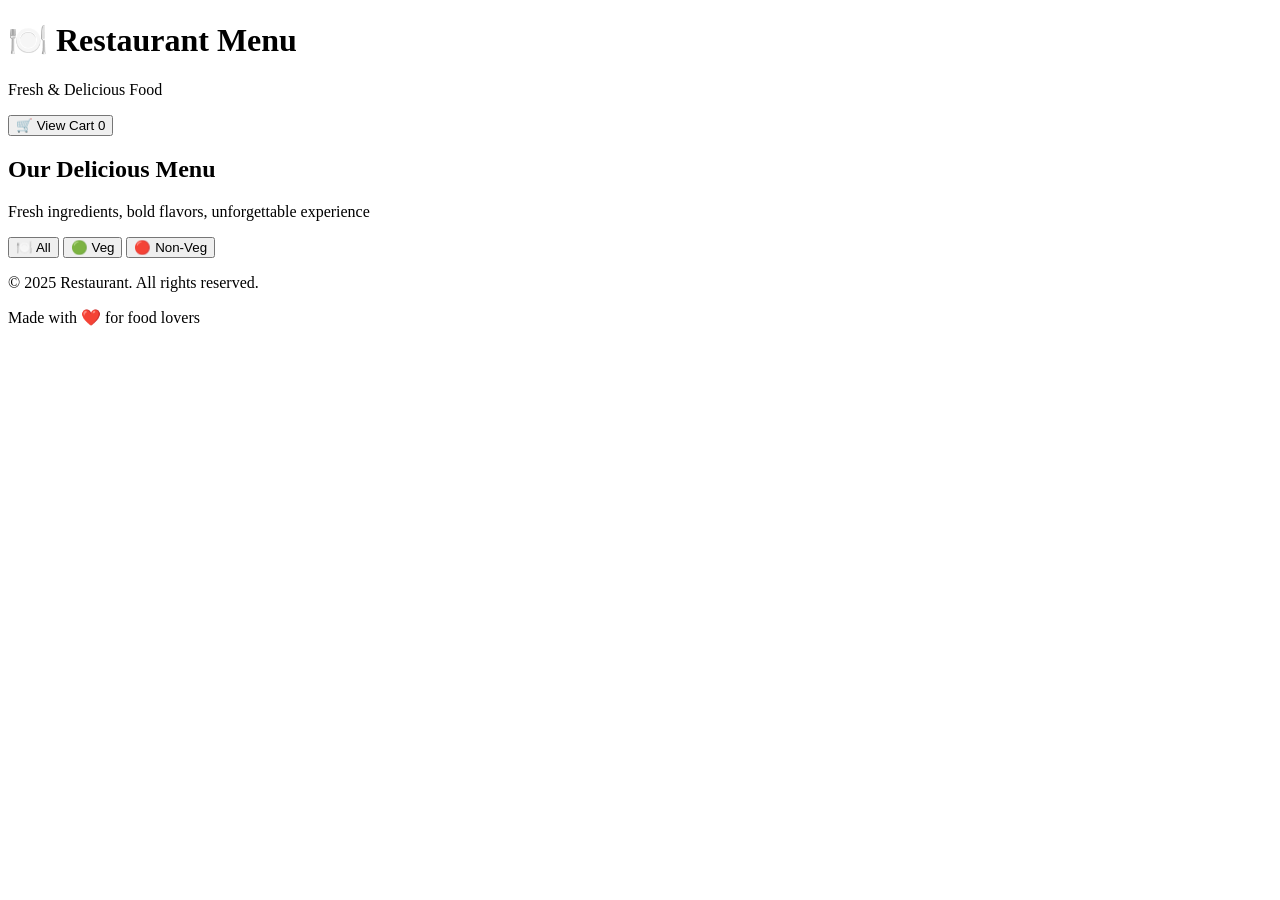
==== index.html @ 759c93c8 "Initial commit - Smart Restaurant Customer Website Uploaded customer website files for Smart Restaur" ====
﻿<!DOCTYPE html>
<html lang="en">
<head>
    <meta charset="UTF-8">
    <meta name="viewport" content="width=device-width, initial-scale=1.0">
    <title>Customer Menu - Spice Fusion</title>
    <link rel="stylesheet" href="css/customer-menu.css">
</head>
<body>
<div id="menuPage">
    <header>
        <div class="header-content">
            <div class="logo">
                <h1>🍽️ Restaurant Menu</h1>
                <p>Fresh & Delicious Food</p>
            </div>
            <button class="cart-button" onclick="goToCheckout()">
                🛒 View Cart
                <span class="cart-count" id="cartCount">0</span>
            </button>
        </div>
    </header>

    <main>
        <div class="hero">
            <h2>Our Delicious Menu</h2>
            <p>Fresh ingredients, bold flavors, unforgettable experience</p>
        </div>

        <div class="filter-section">
            <button class="filter-btn active" onclick="filterMenuGlobal('all')">🍽️ All</button>
            <button class="filter-btn" onclick="filterMenuGlobal('veg')">🟢 Veg</button>
            <button class="filter-btn" onclick="filterMenuGlobal('nonveg')">🔴 Non-Veg</button>
        </div>

        <div id="menuContainer"></div>
    </main>

    <footer>
        <p>&copy; 2025 Restaurant. All rights reserved.</p>
        <p>Made with ❤️ for food lovers</p>
    </footer>

    <div class="toast" id="toast"></div>
</div>

<div id="checkoutPage" style="display:none;">
    <header>
        <div class="header-content">
            <div class="logo">
                <h1>🍽️ Checkout</h1>
                <p>Complete your order</p>
            </div>
            <a onclick="goBackToMenu()" class="back-button">← Back to Menu</a>
        </div>
    </header>

    <main>
        <h1 class="checkout-title">Your Cart</h1>
        <div class="checkout-container">
            <div class="cart-section">
                <h2 class="section-title">Cart Items</h2>
                <div id="cartItems"></div>
            </div>

            <div class="summary-section">
                <h2 class="section-title">Order Summary</h2>
                <div class="summary-row">
                    <span>Subtotal:</span>
                    <span id="subtotal">₹0</span>
                </div>
                <div class="summary-row">
                    <span>Tax (5%):</span>
                    <span id="tax">₹0</span>
                </div>
                <div class="summary-row total">
                    <span>Total:</span>
                    <span class="amount" id="total">₹0</span>
                </div>

                <div class="table-number-section">
                    <h3 class="section-title">Table Information</h3>
                    <div class="input-group">
                        <label class="input-label" for="tableNumber">Enter Your Table Number</label>
                        <input 
                            type="number" 
                            id="tableNumber" 
                            class="table-input" 
                            placeholder="e.g., 5"
                            min="1"
                            max="10"
                        >
                    </div>
                </div>

                <button class="confirm-btn" id="confirmOrderBtn" onclick="confirmOrder()">Place Order</button>
            </div>
        </div>
    </main>

    <footer>
        <p>&copy; 2025 Restaurant. All rights reserved.</p>
    </footer>

    <div class="modal" id="successModal">
        <div class="modal-content">
            <div class="success-icon">✅</div>
            <h2>Order Confirmed!</h2>
            <p>Thank you for your order!<br>Your delicious food will be ready soon.</p>
            <button class="modal-btn" onclick="goBackToMenuFromModal()">Order More</button>
        </div>
    </div>
</div>

    <script src="js/default-menu-dataset.js"></script>
    <script src="js/customer-menu.js"></script>
</body>
</html>
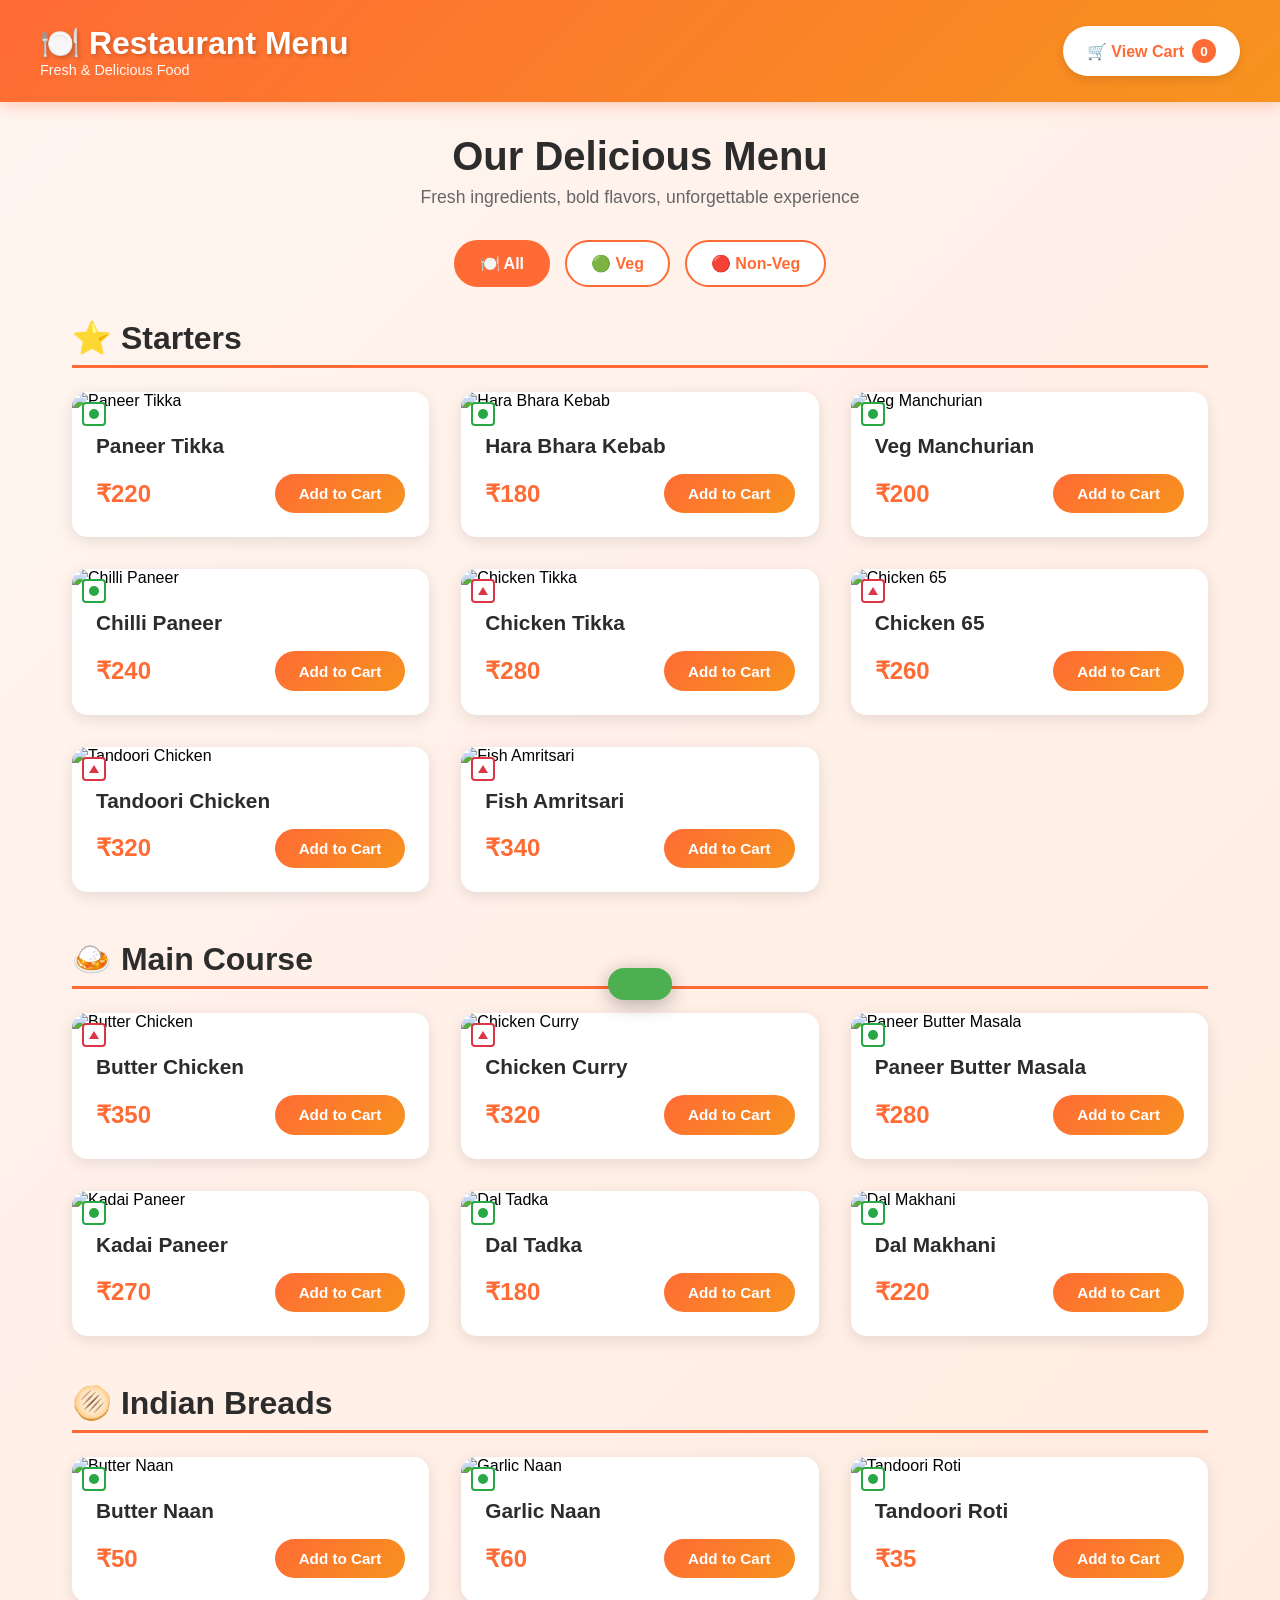
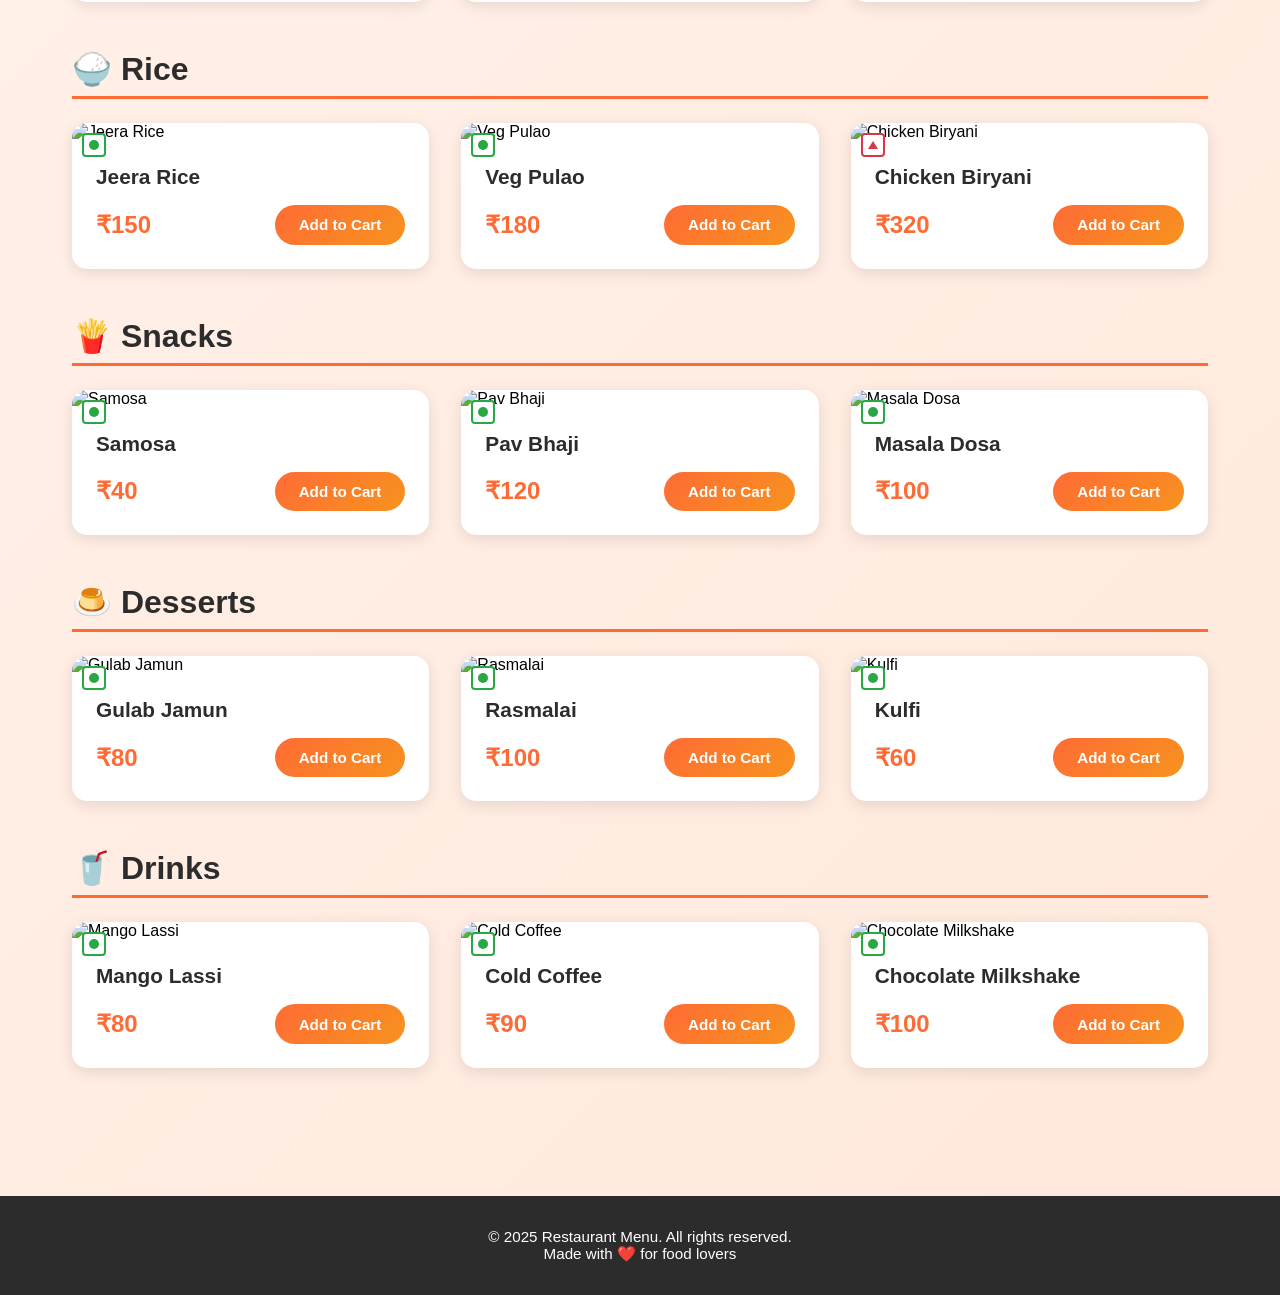
==== commit a1f8dc2e: "Update stylesheet and script paths in index.html" ====
--- a/index.html
+++ b/index.html
@@ -1,118 +1,119 @@
-﻿<!DOCTYPE html>
-<html lang="en">
-<head>
-    <meta charset="UTF-8">
-    <meta name="viewport" content="width=device-width, initial-scale=1.0">
-    <title>Customer Menu - Spice Fusion</title>
-    <link rel="stylesheet" href="css/customer-menu.css">
-</head>
-<body>
-<div id="menuPage">
-    <header>
-        <div class="header-content">
-            <div class="logo">
-                <h1>🍽️ Restaurant Menu</h1>
-                <p>Fresh & Delicious Food</p>
-            </div>
-            <button class="cart-button" onclick="goToCheckout()">
-                🛒 View Cart
-                <span class="cart-count" id="cartCount">0</span>
-            </button>
-        </div>
-    </header>
-
-    <main>
-        <div class="hero">
-            <h2>Our Delicious Menu</h2>
-            <p>Fresh ingredients, bold flavors, unforgettable experience</p>
-        </div>
-
-        <div class="filter-section">
-            <button class="filter-btn active" onclick="filterMenuGlobal('all')">🍽️ All</button>
-            <button class="filter-btn" onclick="filterMenuGlobal('veg')">🟢 Veg</button>
-            <button class="filter-btn" onclick="filterMenuGlobal('nonveg')">🔴 Non-Veg</button>
-        </div>
-
-        <div id="menuContainer"></div>
-    </main>
-
-    <footer>
-        <p>&copy; 2025 Restaurant. All rights reserved.</p>
-        <p>Made with ❤️ for food lovers</p>
-    </footer>
-
-    <div class="toast" id="toast"></div>
-</div>
-
-<div id="checkoutPage" style="display:none;">
-    <header>
-        <div class="header-content">
-            <div class="logo">
-                <h1>🍽️ Checkout</h1>
-                <p>Complete your order</p>
-            </div>
-            <a onclick="goBackToMenu()" class="back-button">← Back to Menu</a>
-        </div>
-    </header>
-
-    <main>
-        <h1 class="checkout-title">Your Cart</h1>
-        <div class="checkout-container">
-            <div class="cart-section">
-                <h2 class="section-title">Cart Items</h2>
-                <div id="cartItems"></div>
-            </div>
-
-            <div class="summary-section">
-                <h2 class="section-title">Order Summary</h2>
-                <div class="summary-row">
-                    <span>Subtotal:</span>
-                    <span id="subtotal">₹0</span>
-                </div>
-                <div class="summary-row">
-                    <span>Tax (5%):</span>
-                    <span id="tax">₹0</span>
-                </div>
-                <div class="summary-row total">
-                    <span>Total:</span>
-                    <span class="amount" id="total">₹0</span>
-                </div>
-
-                <div class="table-number-section">
-                    <h3 class="section-title">Table Information</h3>
-                    <div class="input-group">
-                        <label class="input-label" for="tableNumber">Enter Your Table Number</label>
-                        <input 
-                            type="number" 
-                            id="tableNumber" 
-                            class="table-input" 
-                            placeholder="e.g., 5"
-                            min="1"
-                            max="10"
-                        >
-                    </div>
-                </div>
-
-                <button class="confirm-btn" id="confirmOrderBtn" onclick="confirmOrder()">Place Order</button>
-            </div>
-        </div>
-    </main>
-
-    <footer>
-        <p>&copy; 2025 Restaurant. All rights reserved.</p>
-    </footer>
-
-    <div class="modal" id="successModal">
-        <div class="modal-content">
-            <div class="success-icon">✅</div>
-            <h2>Order Confirmed!</h2>
-            <p>Thank you for your order!<br>Your delicious food will be ready soon.</p>
-            <button class="modal-btn" onclick="goBackToMenuFromModal()">Order More</button>
-        </div>
-    </div>
-</div>
-
-    <script src="js/default-menu-dataset.js"></script>
-    <script src="js/customer-menu.js"></script>
-</body>
+﻿<!DOCTYPE html>
+<html lang="en">
+<head>
+    <meta charset="UTF-8">
+    <meta name="viewport" content="width=device-width, initial-scale=1.0">
+    <title>Customer Menu - Spice Fusion</title>
+    <link rel="stylesheet" href="customer-menu.css">
+</head>
+<body>
+<div id="menuPage">
+    <header>
+        <div class="header-content">
+            <div class="logo">
+                <h1>🍽️ Restaurant Menu</h1>
+                <p>Fresh & Delicious Food</p>
+            </div>
+            <button class="cart-button" onclick="goToCheckout()">
+                🛒 View Cart
+                <span class="cart-count" id="cartCount">0</span>
+            </button>
+        </div>
+    </header>
+
+    <main>
+        <div class="hero">
+            <h2>Our Delicious Menu</h2>
+            <p>Fresh ingredients, bold flavors, unforgettable experience</p>
+        </div>
+
+        <div class="filter-section">
+            <button class="filter-btn active" onclick="filterMenuGlobal('all')">🍽️ All</button>
+            <button class="filter-btn" onclick="filterMenuGlobal('veg')">🟢 Veg</button>
+            <button class="filter-btn" onclick="filterMenuGlobal('nonveg')">🔴 Non-Veg</button>
+        </div>
+
+        <div id="menuContainer"></div>
+    </main>
+
+    <footer>
+        <p>&copy; 2025 Restaurant. All rights reserved.</p>
+        <p>Made with ❤️ for food lovers</p>
+    </footer>
+
+    <div class="toast" id="toast"></div>
+</div>
+
+<div id="checkoutPage" style="display:none;">
+    <header>
+        <div class="header-content">
+            <div class="logo">
+                <h1>🍽️ Checkout</h1>
+                <p>Complete your order</p>
+            </div>
+            <a onclick="goBackToMenu()" class="back-button">← Back to Menu</a>
+        </div>
+    </header>
+
+    <main>
+        <h1 class="checkout-title">Your Cart</h1>
+        <div class="checkout-container">
+            <div class="cart-section">
+                <h2 class="section-title">Cart Items</h2>
+                <div id="cartItems"></div>
+            </div>
+
+            <div class="summary-section">
+                <h2 class="section-title">Order Summary</h2>
+                <div class="summary-row">
+                    <span>Subtotal:</span>
+                    <span id="subtotal">₹0</span>
+                </div>
+                <div class="summary-row">
+                    <span>Tax (5%):</span>
+                    <span id="tax">₹0</span>
+                </div>
+                <div class="summary-row total">
+                    <span>Total:</span>
+                    <span class="amount" id="total">₹0</span>
+                </div>
+
+                <div class="table-number-section">
+                    <h3 class="section-title">Table Information</h3>
+                    <div class="input-group">
+                        <label class="input-label" for="tableNumber">Enter Your Table Number</label>
+                        <input 
+                            type="number" 
+                            id="tableNumber" 
+                            class="table-input" 
+                            placeholder="e.g., 5"
+                            min="1"
+                            max="10"
+                        >
+                    </div>
+                </div>
+
+                <button class="confirm-btn" id="confirmOrderBtn" onclick="confirmOrder()">Place Order</button>
+            </div>
+        </div>
+    </main>
+
+    <footer>
+        <p>&copy; 2025 Restaurant. All rights reserved.</p>
+    </footer>
+
+    <div class="modal" id="successModal">
+        <div class="modal-content">
+            <div class="success-icon">✅</div>
+            <h2>Order Confirmed!</h2>
+            <p>Thank you for your order!<br>Your delicious food will be ready soon.</p>
+            <button class="modal-btn" onclick="goBackToMenuFromModal()">Order More</button>
+        </div>
+    </div>
+</div>
+
+    <script src="default-menu-dataset.js"></script>
+    <script src="customer-menu.js"></script>
+</body>
 </html>
+
--- a/customer-menu.css
+++ b/customer-menu.css
@@ -0,0 +1,687 @@
+﻿        * {
+            margin: 0;
+            padding: 0;
+            box-sizing: border-box;
+        }
+
+        body {
+            font-family: 'Poppins', sans-serif;
+            background: linear-gradient(135deg, #fff5f0 0%, #ffe8db 100%);
+            min-height: 100vh;
+        }
+
+        header {
+            background: linear-gradient(135deg, #ff6b35 0%, #f7931e 100%);
+            color: white;
+            padding: 1.5rem 2rem;
+            box-shadow: 0 4px 15px rgba(255, 107, 53, 0.3);
+            position: sticky;
+            top: 0;
+            z-index: 100;
+        }
+
+        .header-content {
+            max-width: 1200px;
+            margin: 0 auto;
+            display: flex;
+            justify-content: space-between;
+            align-items: center;
+            flex-wrap: wrap;
+            gap: 1rem;
+        }
+
+        .logo h1 {
+            font-size: 2rem;
+            font-weight: 700;
+            text-shadow: 2px 2px 4px rgba(0, 0, 0, 0.2);
+        }
+
+        .logo p {
+            font-size: 0.9rem;
+            opacity: 0.95;
+            font-weight: 300;
+        }
+
+        .cart-button {
+            background: white;
+            color: #ff6b35;
+            border: none;
+            padding: 0.8rem 1.5rem;
+            border-radius: 30px;
+            font-size: 1rem;
+            font-weight: 600;
+            cursor: pointer;
+            display: flex;
+            align-items: center;
+            gap: 0.5rem;
+            transition: all 0.3s ease;
+            box-shadow: 0 4px 10px rgba(0, 0, 0, 0.1);
+        }
+
+        .cart-button:hover {
+            transform: translateY(-2px);
+            box-shadow: 0 6px 20px rgba(0, 0, 0, 0.15);
+            background: #fff5f0;
+        }
+
+        .cart-count {
+            background: #ff6b35;
+            color: white;
+            border-radius: 50%;
+            width: 24px;
+            height: 24px;
+            display: flex;
+            align-items: center;
+            justify-content: center;
+            font-size: 0.85rem;
+            font-weight: 700;
+        }
+
+        .back-button {
+            background: white;
+            color: #ff6b35;
+            border: none;
+            padding: 0.8rem 1.5rem;
+            border-radius: 30px;
+            font-size: 1rem;
+            font-weight: 600;
+            cursor: pointer;
+            transition: all 0.3s ease;
+            text-decoration: none;
+            display: inline-block;
+        }
+
+        .back-button:hover {
+            transform: translateY(-2px);
+            background: #fff5f0;
+        }
+
+        main {
+            max-width: 1200px;
+            margin: 0 auto;
+            padding: 2rem;
+        }
+
+        .hero {
+            text-align: center;
+            margin-bottom: 2rem;
+        }
+
+        .hero h2 {
+            font-size: 2.5rem;
+            color: #2c2c2c;
+            margin-bottom: 0.5rem;
+        }
+
+        .hero p {
+            color: #666;
+            font-size: 1.1rem;
+        }
+
+        .filter-section {
+            display: flex;
+            justify-content: center;
+            gap: 15px;
+            margin-bottom: 2rem;
+            flex-wrap: wrap;
+        }
+
+        .filter-btn {
+            padding: 12px 24px;
+            border: 2px solid #ff6b35;
+            background: white;
+            color: #ff6b35;
+            border-radius: 25px;
+            font-size: 1rem;
+            font-weight: 600;
+            cursor: pointer;
+            transition: all 0.3s ease;
+        }
+
+        .filter-btn:hover {
+            background: #ff6b35;
+            color: white;
+            transform: translateY(-2px);
+        }
+
+        .filter-btn.active {
+            background: #ff6b35;
+            color: white;
+        }
+
+        .category-section {
+            margin-bottom: 3rem;
+        }
+
+        .category-header {
+            font-size: 2rem;
+            color: #2c2c2c;
+            margin-bottom: 1.5rem;
+            padding-bottom: 0.5rem;
+            border-bottom: 3px solid #ff6b35;
+            display: flex;
+            align-items: center;
+            gap: 10px;
+        }
+
+        .menu-grid {
+            display: grid;
+            grid-template-columns: repeat(auto-fill, minmax(280px, 1fr));
+            gap: 2rem;
+            margin-bottom: 2rem;
+        }
+
+        .menu-item {
+            background: white;
+            border-radius: 15px;
+            overflow: hidden;
+            box-shadow: 0 4px 15px rgba(0, 0, 0, 0.1);
+            transition: all 0.3s ease;
+            position: relative;
+        }
+
+        .menu-item:hover {
+            transform: translateY(-8px);
+            box-shadow: 0 8px 25px rgba(255, 107, 53, 0.2);
+        }
+
+        .menu-item.unavailable {
+            opacity: 0.6;
+        }
+
+        .menu-item.unavailable::after {
+            content: 'Currently Unavailable';
+            position: absolute;
+            top: 50%;
+            left: 50%;
+            transform: translate(-50%, -50%);
+            background: rgba(220, 53, 69, 0.95);
+            color: white;
+            padding: 10px 20px;
+            border-radius: 25px;
+            font-weight: 700;
+            font-size: 0.9rem;
+            z-index: 10;
+        }
+
+        .veg-indicator {
+            position: absolute;
+            top: 10px;
+            left: 10px;
+            width: 24px;
+            height: 24px;
+            border-radius: 4px;
+            border: 2px solid;
+            display: flex;
+            align-items: center;
+            justify-content: center;
+            background: white;
+            z-index: 5;
+        }
+
+        .veg-indicator.veg {
+            border-color: #28a745;
+        }
+
+        .veg-indicator.veg::after {
+            content: '';
+            width: 10px;
+            height: 10px;
+            border-radius: 50%;
+            background: #28a745;
+        }
+
+        .veg-indicator.nonveg {
+            border-color: #dc3545;
+        }
+
+        .veg-indicator.nonveg::after {
+            content: '';
+            width: 0;
+            height: 0;
+            border-left: 5px solid transparent;
+            border-right: 5px solid transparent;
+            border-bottom: 8px solid #dc3545;
+        }
+
+        .menu-item-image {
+            width: 100%;
+            height: 200px;
+            object-fit: cover;
+        }
+
+        .menu-item-content {
+            padding: 1.5rem;
+        }
+
+        .menu-item-name {
+            font-size: 1.3rem;
+            font-weight: 600;
+            color: #2c2c2c;
+            margin-bottom: 0.5rem;
+        }
+
+        .menu-item-description {
+            color: #666;
+            font-size: 0.9rem;
+            margin-bottom: 1rem;
+            line-height: 1.5;
+        }
+
+        .menu-item-footer {
+            display: flex;
+            justify-content: space-between;
+            align-items: center;
+        }
+
+        .menu-item-price {
+            font-size: 1.5rem;
+            font-weight: 700;
+            color: #ff6b35;
+        }
+
+        .add-to-cart-btn {
+            background: linear-gradient(135deg, #ff6b35 0%, #f7931e 100%);
+            color: white;
+            border: none;
+            padding: 0.7rem 1.5rem;
+            border-radius: 25px;
+            font-size: 0.95rem;
+            font-weight: 600;
+            cursor: pointer;
+            transition: all 0.3s ease;
+        }
+
+        .add-to-cart-btn:hover:not(:disabled) {
+            transform: scale(1.05);
+            box-shadow: 0 4px 15px rgba(255, 107, 53, 0.4);
+        }
+
+        .add-to-cart-btn:disabled {
+            background: #ccc;
+            cursor: not-allowed;
+        }
+
+        .checkout-title {
+            text-align: center;
+            font-size: 2.5rem;
+            color: #2c2c2c;
+            margin-bottom: 2rem;
+        }
+
+        .checkout-container {
+            display: grid;
+            grid-template-columns: 2fr 1fr;
+            gap: 2rem;
+        }
+
+        .cart-section, .summary-section {
+            background: white;
+            border-radius: 15px;
+            padding: 2rem;
+            box-shadow: 0 4px 15px rgba(0, 0, 0, 0.1);
+        }
+
+        .section-title {
+            font-size: 1.5rem;
+            color: #2c2c2c;
+            margin-bottom: 1.5rem;
+            padding-bottom: 0.8rem;
+            border-bottom: 2px solid #ff6b35;
+        }
+
+        .empty-cart {
+            text-align: center;
+            padding: 3rem 1rem;
+            color: #666;
+        }
+
+        .empty-cart-icon {
+            font-size: 4rem;
+            margin-bottom: 1rem;
+        }
+
+        .cart-item {
+            display: flex;
+            gap: 1.5rem;
+            padding: 1.5rem;
+            border-bottom: 1px solid #f0f0f0;
+        }
+
+        .cart-item:hover {
+            background: #fffaf7;
+        }
+
+        .cart-item:last-child {
+            border-bottom: none;
+        }
+
+        .cart-item-image {
+            width: 100px;
+            height: 100px;
+            object-fit: cover;
+            border-radius: 10px;
+            flex-shrink: 0;
+        }
+
+        .cart-item-details {
+            flex: 1;
+            min-width: 0;
+        }
+
+        .cart-item-name {
+            font-size: 1.2rem;
+            font-weight: 600;
+            color: #2c2c2c;
+            margin-bottom: 0.5rem;
+        }
+
+        .cart-item-price {
+            font-size: 1.1rem;
+            color: #ff6b35;
+            font-weight: 600;
+        }
+
+        .cart-item-controls {
+            display: flex;
+            align-items: center;
+            gap: 1rem;
+            margin-top: 1rem;
+            flex-wrap: wrap;
+        }
+
+        .quantity-control {
+            display: flex;
+            align-items: center;
+            gap: 0.8rem;
+            background: #f8f8f8;
+            padding: 0.5rem;
+            border-radius: 25px;
+        }
+
+        .quantity-btn {
+            background: #ff6b35;
+            color: white;
+            border: none;
+            width: 32px;
+            height: 32px;
+            border-radius: 50%;
+            font-size: 1.2rem;
+            cursor: pointer;
+            transition: all 0.3s ease;
+            flex-shrink: 0;
+        }
+
+        .quantity-btn:hover {
+            background: #f7931e;
+            transform: scale(1.1);
+        }
+
+        .quantity-display {
+            font-weight: 600;
+            min-width: 30px;
+            text-align: center;
+        }
+
+        .remove-btn {
+            background: #ff4444;
+            color: white;
+            border: none;
+            padding: 0.5rem 1rem;
+            border-radius: 20px;
+            font-size: 0.9rem;
+            cursor: pointer;
+            transition: all 0.3s ease;
+        }
+
+        .remove-btn:hover {
+            background: #cc0000;
+        }
+
+        .summary-section {
+            height: fit-content;
+            position: sticky;
+            top: 100px;
+        }
+
+        .summary-row {
+            display: flex;
+            justify-content: space-between;
+            margin-bottom: 1rem;
+            font-size: 1rem;
+            color: #666;
+        }
+
+        .summary-row.total {
+            font-size: 1.5rem;
+            font-weight: 700;
+            color: #2c2c2c;
+            padding-top: 1rem;
+            border-top: 2px solid #f0f0f0;
+            margin-top: 1rem;
+        }
+
+        .summary-row.total .amount {
+            color: #ff6b35;
+        }
+
+        .table-number-section {
+            margin-top: 2rem;
+        }
+
+        .input-group {
+            margin-top: 1rem;
+        }
+
+        .input-label {
+            display: block;
+            font-size: 1rem;
+            font-weight: 600;
+            color: #2c2c2c;
+            margin-bottom: 0.5rem;
+        }
+
+        .table-input {
+            width: 100%;
+            padding: 1rem;
+            border: 2px solid #e0e0e0;
+            border-radius: 10px;
+            font-size: 1rem;
+            font-family: 'Poppins', sans-serif;
+            transition: all 0.3s ease;
+        }
+
+        .table-input:focus {
+            outline: none;
+            border-color: #ff6b35;
+            box-shadow: 0 0 0 3px rgba(255, 107, 53, 0.1);
+        }
+
+        .table-input::placeholder {
+            color: #999;
+        }
+
+        .confirm-btn {
+            width: 100%;
+            background: linear-gradient(135deg, #ff6b35 0%, #f7931e 100%);
+            color: white;
+            border: none;
+            padding: 1.2rem;
+            border-radius: 30px;
+            font-size: 1.1rem;
+            font-weight: 700;
+            cursor: pointer;
+            margin-top: 1.5rem;
+            transition: all 0.3s ease;
+        }
+
+        .confirm-btn:hover:not(:disabled) {
+            transform: translateY(-2px);
+            box-shadow: 0 6px 25px rgba(255, 107, 53, 0.4);
+        }
+
+        .confirm-btn:disabled {
+            background: #ccc;
+            cursor: not-allowed;
+        }
+
+        .modal {
+            display: none;
+            position: fixed;
+            top: 0;
+            left: 0;
+            width: 100%;
+            height: 100%;
+            background: rgba(0, 0, 0, 0.7);
+            z-index: 1000;
+        }
+
+        .modal.show {
+            display: flex;
+            align-items: center;
+            justify-content: center;
+        }
+
+        .modal-content {
+            background: white;
+            padding: 3rem;
+            border-radius: 20px;
+            text-align: center;
+            max-width: 500px;
+            margin: 1rem;
+            box-shadow: 0 10px 40px rgba(0, 0, 0, 0.3);
+        }
+
+        .success-icon {
+            font-size: 5rem;
+            margin-bottom: 1rem;
+        }
+
+        .modal-content h2 {
+            font-size: 2rem;
+            color: #2c2c2c;
+            margin-bottom: 1rem;
+        }
+
+        .modal-content p {
+            color: #666;
+            font-size: 1.1rem;
+            margin-bottom: 2rem;
+        }
+
+        .modal-btn {
+            background: linear-gradient(135deg, #ff6b35 0%, #f7931e 100%);
+            color: white;
+            border: none;
+            padding: 1rem 2.5rem;
+            border-radius: 30px;
+            font-size: 1rem;
+            font-weight: 600;
+            cursor: pointer;
+        }
+
+        .modal-btn:hover {
+            transform: scale(1.05);
+        }
+
+        footer {
+            background: #2c2c2c;
+            color: white;
+            text-align: center;
+            padding: 2rem;
+            margin-top: 3rem;
+        }
+
+        footer p {
+            font-size: 0.95rem;
+        }
+
+        .toast {
+            position: fixed;
+            bottom: -100px;
+            left: 50%;
+            transform: translateX(-50%);
+            background: #4caf50;
+            color: white;
+            padding: 1rem 2rem;
+            border-radius: 50px;
+            box-shadow: 0 4px 20px rgba(0, 0, 0, 0.3);
+            transition: all 0.4s ease;
+            z-index: 1000;
+            font-weight: 500;
+            max-width: 90%;
+        }
+
+        .toast.show {
+            bottom: 30px;
+        }
+
+        .toast.notification {
+            background: #17a2b8;
+        }
+
+        @media (max-width: 768px) {
+            .header-content {
+                justify-content: center;
+                text-align: center;
+            }
+
+            .logo h1 {
+                font-size: 1.5rem;
+            }
+
+            .logo p {
+                font-size: 0.8rem;
+            }
+
+            .hero h2 {
+                font-size: 1.8rem;
+            }
+
+            .menu-grid {
+                grid-template-columns: 1fr;
+                gap: 1.5rem;
+            }
+
+            .checkout-title {
+                font-size: 1.8rem;
+            }
+
+            .checkout-container {
+                grid-template-columns: 1fr;
+                gap: 1.5rem;
+            }
+
+            .summary-section {
+                position: static;
+            }
+
+            .cart-section, .summary-section {
+                padding: 1.5rem;
+            }
+
+            .cart-item {
+                flex-direction: column;
+                gap: 1rem;
+                padding: 1rem;
+            }
+
+            .cart-item-image {
+                width: 100%;
+                height: 180px;
+            }
+
+            .cart-item-name {
+                font-size: 1.1rem;
+            }
+
+            .section-title {
+                font-size: 1.3rem;
+            }
+
+            main {
+                padding: 1rem;
+            }
+        }
+    
+
